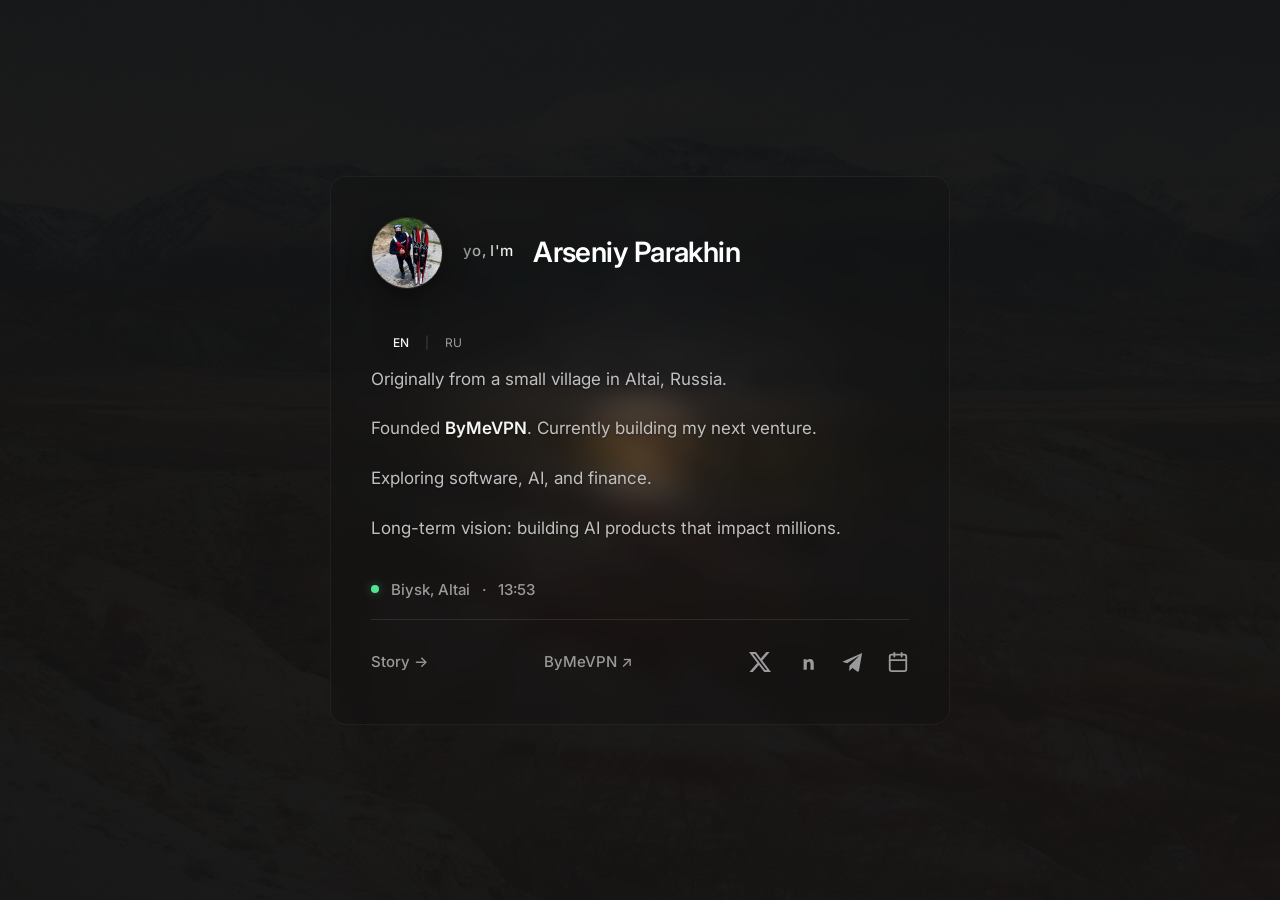
==== index.html @ a024861c "Update Telegram icon link to the ByMeVPN bot URL" ====
<!doctype html>
<html lang="en">
    <head>
        <meta charset="UTF-8" />
        <meta name="viewport" content="width=device-width, initial-scale=1.0, viewport-fit=cover" />
        <title>Arseniy Parakhin</title>
        <meta
            name="description"
            content="Arseniy Parakhin - Entrepreneur and builder from Altai, Russia. Created ByMeVPN. Now building AI startups."
        />
        <meta name="theme-color" content="#111111" />
        <meta property="og:title" content="Arseniy Parakhin" />
        <meta property="og:description" content="Entrepreneur and builder from Altai, Russia. Created ByMeVPN. Now building AI startups." />
        <meta property="og:type" content="website" />
        <meta property="og:url" content="https://parahin.space/" />
        <meta property="og:image" content="https://parahin.space/altai-bg.jpg" />
        <meta name="twitter:card" content="summary_large_image" />
        <meta name="twitter:title" content="Arseniy Parakhin" />
        <meta name="twitter:description" content="Entrepreneur and builder from Altai, Russia. Created ByMeVPN. Now building AI startups." />
        
        <link rel="preconnect" href="https://fonts.googleapis.com" />
        <link rel="preconnect" href="https://fonts.gstatic.com" crossorigin />
        <link
            href="https://fonts.googleapis.com/css2?family=Inter:wght@400;500;600;700&display=swap"
            rel="stylesheet"
        />
        <link rel="stylesheet" href="assets/styles.css" />
    <link rel="canonical" href="https://parahin.space/" />
        <meta property="og:image:alt" content="A mountain landscape in Altai" />
        <link rel="icon" href="assets/favicon.svg" type="image/svg+xml" />
    </head>
    <body data-title-en="Arseniy Parakhin" data-title-ru="Арсений Парахин">
        
        <div class="bg"></div>
        <div class="spotlight"></div>
        <div class="grain"></div>

        <main class="card">
            <div class="header reveal d1">
                <img class="avatar" src="assets/images/avatar.webp" alt="Portrait of Arseniy Parakhin" data-label-en="Portrait of Arseniy Parakhin" data-label-ru="Портрет Арсения П�[...]
                <div class="header-text">
                    <p
                        class="shimmer-text"
                        data-en="yo, I'm"
                        data-ru="yo, я"
                    >
                        yo, I'm
                    </p>
                    <h1 data-en="Arseniy Parakhin" data-ru="Арсений Парахин">
                        Arseniy Parakhin
                    </h1>
                </div>
                <div class="lang-switcher" role="group" aria-label="Language" data-label-en="Language" data-label-ru="Язык">
                    <button type="button" class="lang-btn active" data-lang="en" aria-pressed="true">EN</button>
                    <span style="color: rgba(255, 255, 255, 0.2)">|</span>
                    <button type="button" class="lang-btn" data-lang="ru" aria-pressed="false">RU</button>
                </div>
            </div>

            <div class="bio reveal d2">
                <p
                    data-en="Originally from a small village in Altai, Russia."
                    data-ru="Из маленькой деревни в Алтае, Россия."
                >
                    Originally from a small village in Altai, Russia.
                </p>
                <p
                    data-en="Founded <b>ByMeVPN</b>. Currently building my next venture."
                    data-ru="Основал <b>ByMeVPN</b>. Сейчас создаю свой следующий проект."
                >
                    Founded <b>ByMeVPN</b>. Currently building my next venture.
                </p>
                <p
                    data-en="Exploring software, AI, and finance."
                    data-ru="Изучаю разработку, ИИ и финансы."
                >
                    Exploring software, AI, and finance.
                </p>
                <p
                    data-en="Long-term vision: building AI products that impact millions."
                    data-ru="Долгосрочная цель: создание AI-продуктов, которые повлияют на миллионы людей."
                >
                    Long-term vision: building AI products that impact millions.
                </p>
            </div>

            <div class="meta reveal d3">
                <span class="dot"></span>
                <span data-en="Biysk, Altai" data-ru="Бийск, Алтай"
                    >Biysk, Altai</span
                >
                · <span id="clock" aria-label="Local time in Biysk" data-label-en="Local time in Biysk" data-label-ru="Местное время в Бийске">--:--</span>
            </div>

            <div class="footer-row reveal d3">
                <a
                    class="writings"
                    href="lifestory.html"
                    id="writings-link"
                    data-en="Story →"
                    data-ru="История →"
                    >Story →</a
                >
                <a class="writings" href="https://github.com/Brof14/ByMeVPN_bot" target="_blank" rel="noopener noreferrer" data-en="ByMeVPN ↗" data-ru="ByMeVPN ↗">ByMeVPN ↗</a>
                <div class="icons">
                    <a
                        href="https://x.com/Brof_14"
                        target="_blank"
                        rel="noopener noreferrer"
                        aria-label="X / Twitter" data-label-en="X / Twitter" data-label-ru="Профиль в X / Twitter"
                    >
                        <svg viewBox="0 0 24 24" fill="currentColor">
                            <path
                                d="M18.9 1.15h3.68l-8.04 9.19L24 22.85h-7.4l-5.8-7.58-6.64 7.58H.47l8.6-9.83L0 1.15h7.59l5.24 6.93 6.07-6.93zm-1.3 19.5h2.04L6.5 3.25H4.3L17.6 20.65z"
                            />
                        </svg>
                    </a>
                    <a
                        href="https://www.linkedin.com/in/parakhinarseniy/"
                        target="_blank"
                        rel="noopener noreferrer"
                        aria-label="LinkedIn" data-label-en="LinkedIn" data-label-ru="Профиль в LinkedIn"
                    >
                        <svg viewBox="0 0 24 24" fill="currentColor">
                            <path
                                d="M20.45 20.45h-3.55v-5.57c0-1.33-.03-3.04-1.85-3.04-1.86 0-2.14 1.45-2.14 2.94v5.67H9.36V9h3.41v1.56h.05c.48-.9 1.64-1.85 3.38-1.85 3.6 0 4.27 2.37 4.27 5.46v6.2"
                            />
                        </svg>
                    </a>
                    <a
                        href="https://t.me/ByMeVPNbot"
                        target="_blank"
                        rel="noopener noreferrer"
                        aria-label="Telegram" data-label-en="Telegram" data-label-ru="Профиль в Telegram"
                    >
                        <svg viewBox="0 0 24 24" fill="currentColor">
                            <path
                                d="M23.05 2.1L19.6 21.53c-.26 1.15-.94 1.43-1.9.89l-5.26-3.88-2.54 2.44c-.28.28-.52.52-1.06.52l.38-5.4L19.1 6.1c.42-.37-.09-.58-.65-.2L6.7 13.3l-5.24-1.64c-1.14-.3"
                            />
                        </svg>
                    </a>
                    <a
                        href="https://calendly.com/arseniyparakhin/30min"
                        target="_blank"
                        rel="noopener noreferrer"
                        aria-label="Book a call" data-label-en="Book a call" data-label-ru="Записаться на звонок"
                    >
                        <svg
                            viewBox="0 0 24 24"
                            fill="none"
                            stroke="currentColor"
                            stroke-width="2"
                            stroke-linecap="round"
                            stroke-linejoin="round"
                        >
                            <rect
                                x="3"
                                y="4"
                                width="18"
                                height="18"
                                rx="2"
                                ry="2"
                            ></rect>
                            <line x1="16" y1="2" x2="16" y2="6"></line>
                            <line x1="8" y1="2" x2="8" y2="6"></line>
                            <line x1="3" y1="10" x2="21" y2="10"></line>
                        </svg>
                    </a>
                </div>
            </div>
        </main>

        

        <script src="assets/site.js" defer></script>
    </body>
</html>
---- assets/styles.css ----
:root {
                --bg: #111111;
                --ink: #f5f5f5;
                --ink-dim: #9a9a9a;
                --line: #333333;
                --x: 50%;
                --y: 50%;
            }

            * {
                box-sizing: border-box;
                -webkit-tap-highlight-color: rgba(255, 255, 255, 0.12);
            }
            a,
            button {
                touch-action: manipulation;
            }
            html,
            body {
                height: 100%;
            }

            body {
                margin: 0;
                background: var(--bg);
                color: var(--ink);
                font-family:
                    "Inter",
                    -apple-system,
                    BlinkMacSystemFont,
                    sans-serif;
                display: flex;
                align-items: center;
                align-items: safe center;
                justify-content: center;
                padding: 60px 20px;
                padding-top: max(60px, env(safe-area-inset-top) + 24px);
                padding-bottom: max(60px, env(safe-area-inset-bottom) + 24px);
                padding-left: max(20px, env(safe-area-inset-left) + 20px);
                padding-right: max(20px, env(safe-area-inset-right) + 20px);
                position: relative;
                overflow-x: hidden;
                overflow-y: auto;
                -webkit-font-smoothing: antialiased;
                -moz-osx-font-smoothing: grayscale;
            }

            .bg {
                position: fixed;
                inset: -2%;
                z-index: 0;
                background: url("images/altai-bg.webp") center 55% / cover no-repeat;
                filter: saturate(0.8) brightness(0.65);
                pointer-events: none;
            }

            .spotlight {
                position: fixed;
                inset: 0;
                z-index: 2;
                pointer-events: none;
                background: radial-gradient(
                    circle 250px at var(--x) var(--y),
                    transparent 0%,
                    rgba(17, 17, 17, 0.75) 30%,
                    rgba(17, 17, 17, 0.95) 100%
                );
                /* No perpetual animation or reserved background layer. */
            }

            .grain {
                position: fixed;
                inset: 0;
                z-index: 3;
                pointer-events: none;
                opacity: 0.03;
                background-image: url("data:image/svg+xml,%3Csvg xmlns='http://www.w3.org/2000/svg' width='100' height='100'%3E%3Cfilter id='n'%3E%3CfeTurbulence type='fractalNoise' baseFrequency='0.8' numOctaves='3' stitchTiles='stitch'/%3E%3C/filter%3E%3Crect width='100%25' height='100%25' filter='url(%23n)'/%3E%3C/svg%3E");
            }

            .card {
                max-width: 620px;
                width: 100%;
                position: relative;
                z-index: 10;
                background: rgba(17, 17, 17, 0.3);
                backdrop-filter: blur(10px);
                -webkit-backdrop-filter: blur(10px);
                border-radius: 16px;
                padding: 40px;
                border: 1px solid rgba(255, 255, 255, 0.05);
            }

            .reveal {
                opacity: 0;
                transform: translateY(6px);
                animation: rise 0.7s cubic-bezier(0.16, 1, 0.3, 1) forwards;
            }
            .reveal.d1 {
                animation-delay: 0.08s;
            }
            .reveal.d2 {
                animation-delay: 0.16s;
            }
            .reveal.d3 {
                animation-delay: 0.24s;
            }

            @keyframes rise {
                to {
                    opacity: 1;
                    transform: translateY(0);
                }
            }

            .header {
                display: flex;
                align-items: center;
                gap: 20px;
                margin-bottom: 32px;
                position: relative;
            }

            .avatar {
    width: 72px;
    height: 72px;
    display: block;
    border-radius: 50%;
    object-fit: cover;
    border: 1px solid rgba(255,255,255,.08);
    flex-shrink: 0;
    box-shadow: 0 8px 24px rgba(0,0,0,.4);
}

            @keyframes shimmer {
                0% {
                    background-position: 0% 50%;
                }
                50% {
                    background-position: 100% 50%;
                }
                100% {
                    background-position: 0% 50%;
                }
            }

            .shimmer-text {
                background: linear-gradient(
                    90deg,
                    #888888 0%,
                    #ffffff 50%,
                    #888888 100%
                );
                background-size: 200% auto;
                -webkit-background-clip: text;
                background-clip: text;
                color: transparent;
                animation: shimmer 6s ease-in-out infinite;
                font-size: 15px;
                font-weight: 500;
                margin: 0 0 4px;
                letter-spacing: 0.02em;
            }

            h1 {
                font-size: 28px;
                font-weight: 600;
                margin: 0;
                letter-spacing: -0.02em;
                color: #ffffff;
                line-height: 1.15;
                overflow-wrap: break-word;
            }

            .bio {
                font-size: 17px;
                line-height: 1.75;
                color: #c0c0c0;
                margin: 0 0 36px;
                text-shadow: 0 1px 2px rgba(0, 0, 0, 0.3);
            }
            .bio p {
                margin: 0 0 20px;
            }
            .bio p:last-child {
                margin: 0;
            }
            .bio b {
                color: var(--ink);
                font-weight: 600;
            }

            .meta {
                display: flex;
                align-items: center;
                gap: 12px;
                font-size: 15px;
                color: var(--ink-dim);
                margin-bottom: 20px;
                font-weight: 500;
            }

            .dot {
                width: 8px;
                height: 8px;
                border-radius: 50%;
                background: #52e591;
                box-shadow: 0 0 10px rgba(82, 229, 145, 0.4);
                animation: pulse 3s ease-in-out infinite;
            }

            @keyframes pulse {
                0%,
                100% {
                    opacity: 1;
                    transform: scale(1);
                }
                50% {
                    opacity: 0.6;
                    transform: scale(0.92);
                }
            }

            .footer-row {
                display: flex;
                align-items: center;
                justify-content: space-between;
                padding-top: 20px;
                border-top: 1px solid rgba(255, 255, 255, 0.1);
            }

            .footer-row a.writings {
                font-size: 15px;
                color: var(--ink-dim);
                text-decoration: none;
                transition: color 0.2s ease;
                font-weight: 500;
            }
            .footer-row a.writings:hover {
                color: var(--ink);
            }

            .header-text {
                min-width: 0;
                flex: 1 1 auto;
            }

            .lang-switcher {
                display: flex;
                align-items: center;
                gap: 2px;
                font-size: 12px;
                color: var(--ink-dim);
                flex-shrink: 0;
                align-self: flex-start;
                margin-left: auto;
                padding-left: 8px;
            }
            .lang-btn {
                background: none;
                border: none;
                color: var(--ink-dim);
                cursor: pointer;
                padding: 2px 6px;
                font-size: 12px;
                font-weight: 400;
                transition: color 0.15s ease;
                font-family: inherit;
                border-radius: 4px;
            }
            .lang-btn:focus {
                outline: 2px solid rgba(255, 255, 255, 0.3);
                outline-offset: 2px;
            }
            .lang-btn:hover {
                color: var(--ink);
            }
            .lang-btn.active {
                color: var(--ink);
                font-weight: 500;
            }

            .icons {
                display: flex;
                gap: 24px;
                align-items: center;
            }
            .icons a {
                color: var(--ink-dim);
                display: flex;
                transition:
                    color 0.2s ease,
                    transform 0.2s ease;
                border-radius: 4px;
                padding: 4px;
                margin: -4px;
            }
            .icons a:focus {
                outline: 2px solid rgba(255, 255, 255, 0.3);
                outline-offset: 2px;
            }
            .icons a:hover {
                color: var(--ink);
                transform: translateY(-2px);
            }
            .icons svg {
                width: 22px;
                height: 22px;
            }

            
            
            

            
            
            
            
            
            

            @media (max-width: 600px) {
                body {
                    padding: 40px 16px;
                    padding-top: max(40px, env(safe-area-inset-top) + 16px);
                    padding-bottom: max(
                        40px,
                        env(safe-area-inset-bottom) + 16px
                    );
                }
                .card {
                    padding: 24px;
                    backdrop-filter: blur(6px);
                    -webkit-backdrop-filter: blur(6px);
                }
                .header {
                    gap: 14px;
                    margin-bottom: 24px;
                }
                .avatar {
                    width: 60px;
                    height: 60px;
                }
                h1 {
                    font-size: 24px;
                }
                .bio {
                    font-size: 15px;
                    margin-bottom: 28px;
                }
                .footer-row {
                    flex-direction: column;
                    gap: 20px;
                    align-items: flex-start;
                }
                .footer-row a.writings {
                    padding: 8px 0;
                    margin: -8px 0;
                }
                .icons {
                    gap: 20px;
                }
                .icons a {
                    padding: 10px;
                    margin: -10px;
                }
                .lang-btn {
                    padding: 6px 8px;
                }
            }

            @media (max-width: 360px) {
                .card {
                    padding: 20px;
                }
                .header {
                    gap: 10px;
                }
                .avatar {
                    width: 52px;
                    height: 52px;
                }
                h1 {
                    font-size: 21px;
                }
                .lang-switcher {
                    font-size: 11px;
                    padding-left: 4px;
                }
                .lang-btn {
                    padding: 2px 4px;
                }
            }
        
/* Shared story-page styles */
.back {
                display: inline-flex;
                align-items: center;
                gap: 8px;
                font-size: 16px;
                color: var(--ink-dim);
                text-decoration: none;
                transition:
                    color 0.2s ease,
                    transform 0.2s ease;
                font-weight: 500;
                border-radius: 4px;
                padding: 4px 8px;
                margin: -4px -8px;
            }
.header-section {
                display: flex;
                align-items: center;
                justify-content: space-between;
                margin-bottom: 32px;
                position: relative;
            }
.content {
                font-size: 17px;
                line-height: 1.8;
                color: #c0c0c0;
                text-shadow: 0 1px 2px rgba(0, 0, 0, 0.3);
                animation: fade-in 0.7s cubic-bezier(0.16, 1, 0.3, 1) forwards;
            }
@keyframes fade-in {
                from {
                    opacity: 0;
                    transform: translateY(8px);
                }
                to {
                    opacity: 1;
                    transform: translateY(0);
                }
            }
.content p {
                margin: 0 0 24px;
            }
.content p:last-child {
                margin: 0;
            }
.content b {
                color: var(--ink);
                font-weight: 600;
            }

/* Accessibility, project links, and responsive story styles */
.lang-btn { min-width: 44px; min-height: 44px; }
.lang-btn:focus-visible, .icons a:focus-visible, .footer-row a:focus-visible, .back:focus-visible {
    outline: 2px solid #f5f5f5;
    outline-offset: 4px;
}
.footer-row a.writings { display: inline-flex; align-items: center; min-height: 44px; }
.story-title { font-size: 28px; line-height: 1.25; letter-spacing: -0.025em; margin: 0 0 24px; }
.content { overflow-wrap: anywhere; }
@media (max-width: 600px) {
    .story-title { font-size: 24px; }
    .content { font-size: 15px; }
    .header-section { margin-bottom: 24px; }
    .back { padding: 8px; margin: -8px; }
}
@media (max-width: 360px) {
    .content { font-size: 14px; }
    .story-title { font-size: 22px; }
}
@media (prefers-reduced-motion: reduce) {
    .reveal, .content, .shimmer-text, .dot { animation: none !important; }
    .reveal, .content { opacity: 1 !important; transform: none !important; }
    .icons a, .back, .footer-row a.writings { transition: none !important; }
}
@media (forced-colors: active) {
    .card { border: 1px solid CanvasText; }
    .shimmer-text { color: CanvasText; background: none; }
    .dot { background: Highlight; box-shadow: none; }
}

/* Translations use semantic <strong> instead of injecting HTML. */
.bio strong, .content strong {
    color: var(--ink);
    font-weight: 600;
}
.footer-row { gap: 16px; }
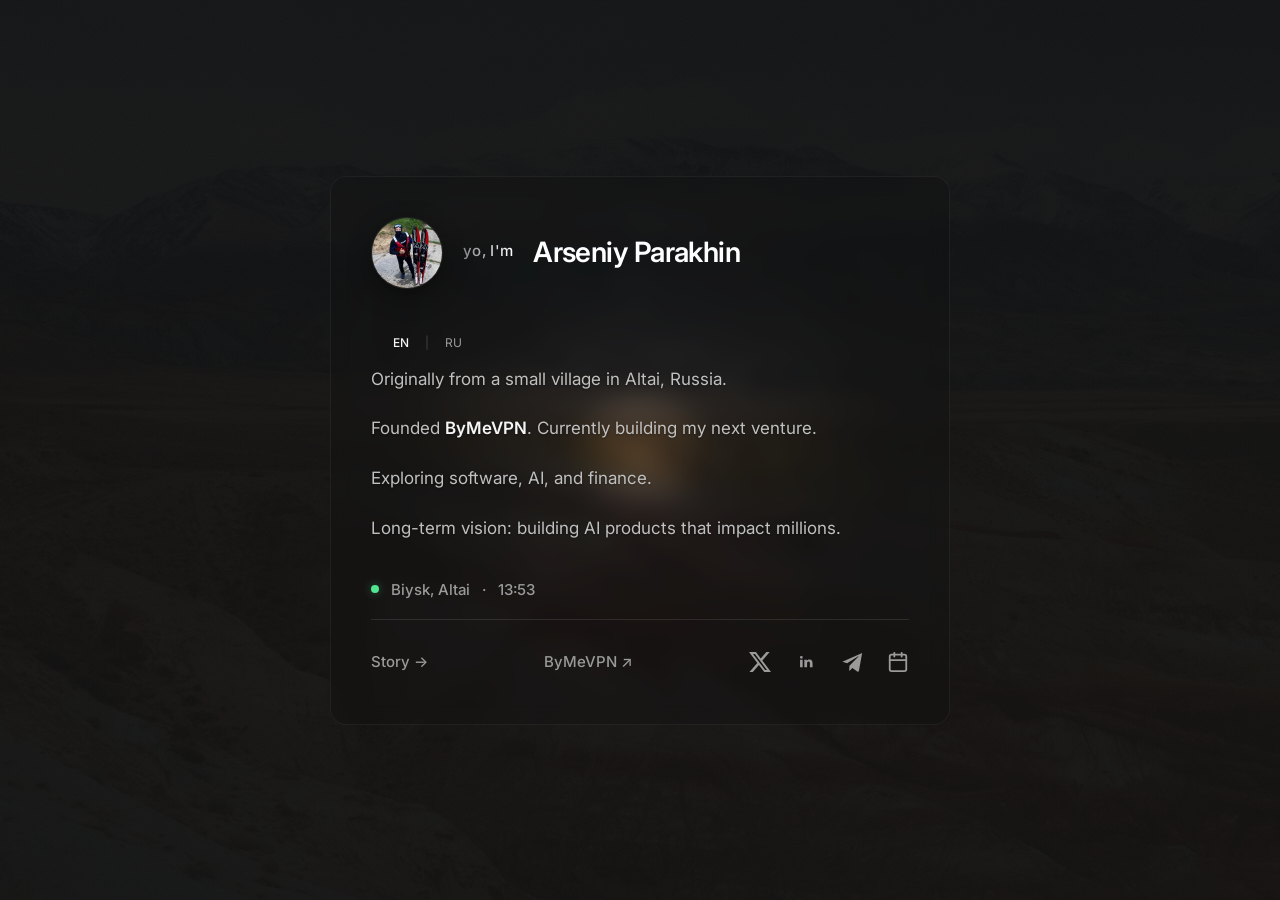
==== commit 4260cf9c: "Fix the LinkedIn icon to use a valid SVG path so it renders cleanly on the site" ====
--- a/index.html
+++ b/index.html
@@ -101,10 +101,10 @@
                     data-ru="История →"
                     >Story →</a
                 >
-                <a class="writings" href="https://github.com/Brof14/ByMeVPN_bot" target="_blank" rel="noopener noreferrer" data-en="ByMeVPN ↗" data-ru="ByMeVPN ↗">ByMeVPN ↗</a>
+                <a class="writings" href="https://t.me/ByMeVPNbot" target="_blank" rel="noopener noreferrer" data-en="ByMeVPN ↗" data-ru="ByMeVPN ↗">ByMeVPN ↗</a>
                 <div class="icons">
                     <a
-                        href="https://x.com/Brof_14"
+                        href="https://x.com/mr_parahin"
                         target="_blank"
                         rel="noopener noreferrer"
                         aria-label="X / Twitter" data-label-en="X / Twitter" data-label-ru="Профиль в X / Twitter"
@@ -121,14 +121,12 @@
                         rel="noopener noreferrer"
                         aria-label="LinkedIn" data-label-en="LinkedIn" data-label-ru="Профиль в LinkedIn"
                     >
-                        <svg viewBox="0 0 24 24" fill="currentColor">
-                            <path
-                                d="M20.45 20.45h-3.55v-5.57c0-1.33-.03-3.04-1.85-3.04-1.86 0-2.14 1.45-2.14 2.94v5.67H9.36V9h3.41v1.56h.05c.48-.9 1.64-1.85 3.38-1.85 3.6 0 4.27 2.37 4.27 5.46v6.2"
-                            />
+                        <svg viewBox="0 0 24 24" fill="currentColor" aria-hidden="true">
+                            <path d="M6.94 8.5A1.56 1.56 0 1 1 6.94 5.38a1.56 1.56 0 0 1 0 3.12ZM5.5 9.6h2.88v8.1H5.5zm4.69 0h2.76v1.1h.04c.38-.72 1.32-1.48 2.71-1.48 2.9 0 3.43 1.91 3.43 4.39v4.09h-2.88v-3.83c0-1.02-.02-2.34-1.42-2.34s-1.64 1.11-1.64 2.27v3.9H10.19z"/>
                         </svg>
                     </a>
                     <a
-                        href="https://t.me/ByMeVPNbot"
+                        href="https://t.me/A7seniy"
                         target="_blank"
                         rel="noopener noreferrer"
                         aria-label="Telegram" data-label-en="Telegram" data-label-ru="Профиль в Telegram"
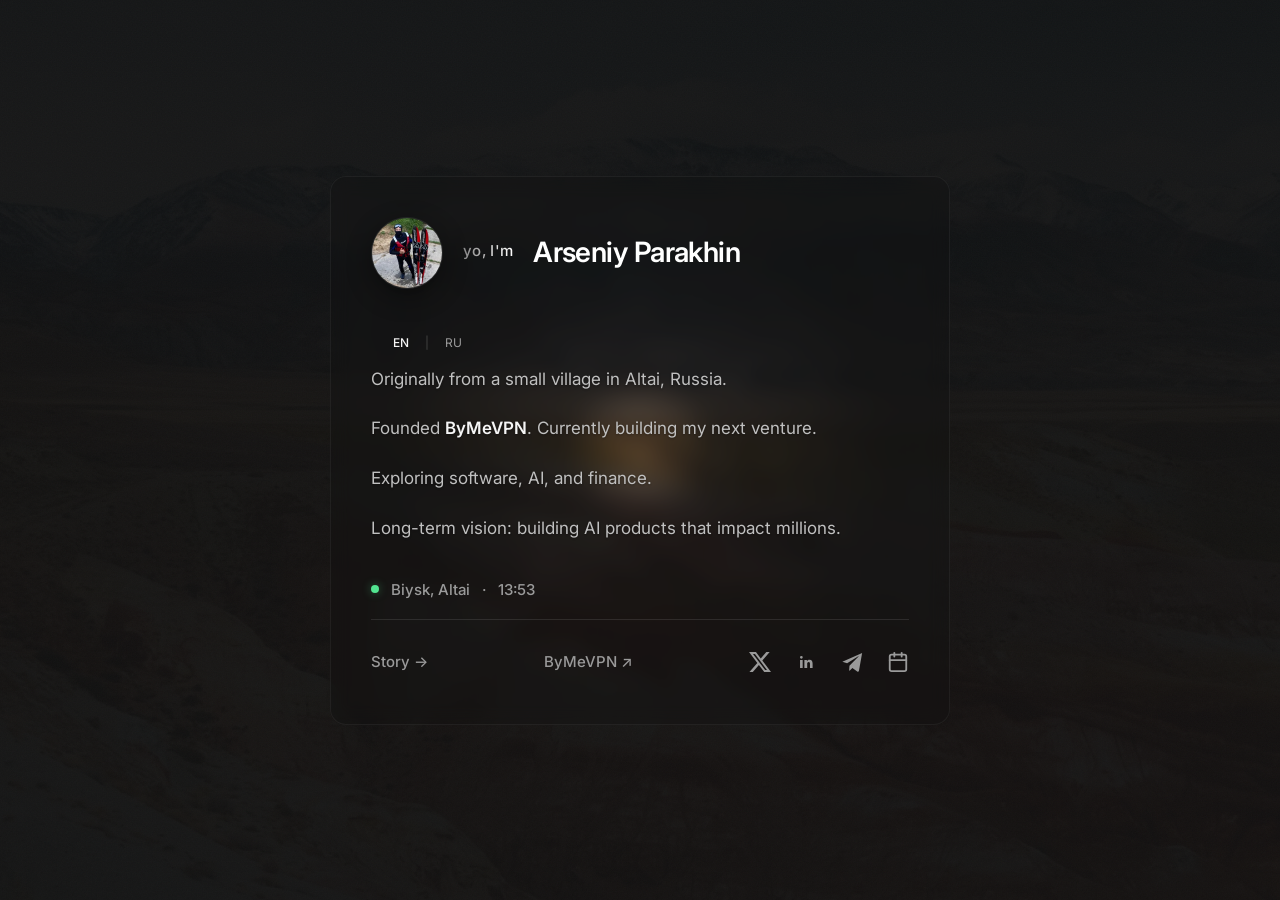
==== commit b61c3c12: "Update the LinkedIn icon to a cleaner, more balanced brand mark and keep the other social links as c" ====
--- a/index.html
+++ b/index.html
@@ -122,7 +122,7 @@
                         aria-label="LinkedIn" data-label-en="LinkedIn" data-label-ru="Профиль в LinkedIn"
                     >
                         <svg viewBox="0 0 24 24" fill="currentColor" aria-hidden="true">
-                            <path d="M6.94 8.5A1.56 1.56 0 1 1 6.94 5.38a1.56 1.56 0 0 1 0 3.12ZM5.5 9.6h2.88v8.1H5.5zm4.69 0h2.76v1.1h.04c.38-.72 1.32-1.48 2.71-1.48 2.9 0 3.43 1.91 3.43 4.39v4.09h-2.88v-3.83c0-1.02-.02-2.34-1.42-2.34s-1.64 1.11-1.64 2.27v3.9H10.19z"/>
+                            <path d="M6.94 8.44a1.5 1.5 0 1 1 0-3 1.5 1.5 0 0 1 0 3ZM5.5 9.94h2.88v8.55H5.5zm4.73 0h2.76v1.17h.04c.38-.73 1.32-1.5 2.72-1.5 2.91 0 3.45 1.91 3.45 4.4v4.48h-2.88v-4.18c0-1-.02-2.29-1.39-2.29-1.4 0-1.62 1.09-1.62 2.22v4.25H10.23z"/>
                         </svg>
                     </a>
                     <a
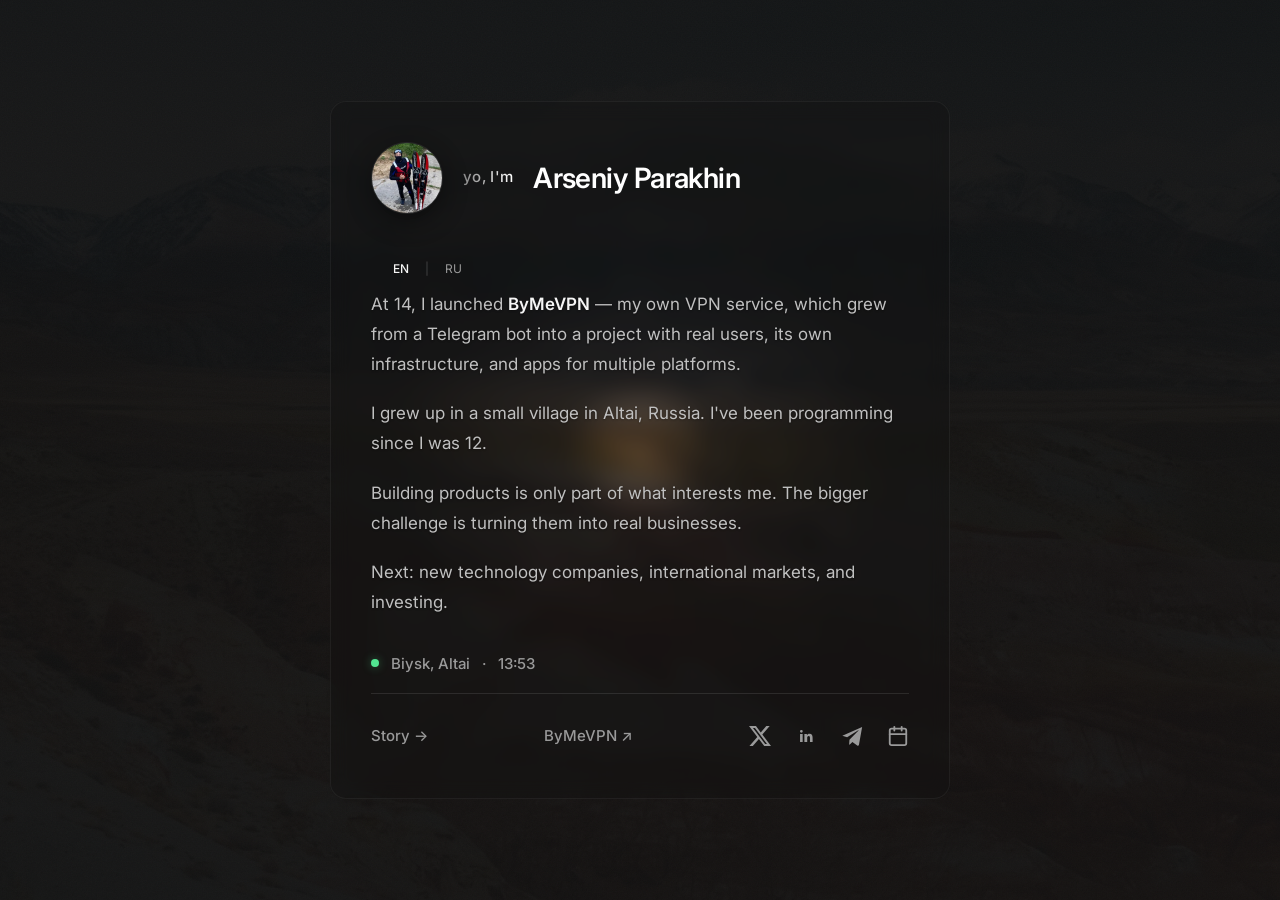
==== commit ad26d90a: "Update homepage biography in Russian and English" ====
--- a/index.html
+++ b/index.html
@@ -59,29 +59,24 @@
 
             <div class="bio reveal d2">
                 <p
-                    data-en="Originally from a small village in Altai, Russia."
-                    data-ru="Из маленькой деревни в Алтае, Россия."
-                >
-                    Originally from a small village in Altai, Russia.
-                </p>
+                    data-en="At 14, I launched <b>ByMeVPN</b> — my own VPN service, which grew from a Telegram bot into a project with real users, its own infrastructure, and apps for multiple platforms."
+                    data-ru="В 14 лет запустил <b>ByMeVPN</b> — собственный VPN-сервис, который вырос из Telegram-бота в проект с реальными пользователями, своей инфраструктурой и приложениями для нескольких платформ."
+                >At 14, I launched <b>ByMeVPN</b> — my own VPN service, which grew from a Telegram bot into a project with real users, its own infrastructure, and apps for multiple platforms.</p>
+
                 <p
-                    data-en="Founded <b>ByMeVPN</b>. Currently building my next venture."
-                    data-ru="Основал <b>ByMeVPN</b>. Сейчас создаю свой следующий проект."
-                >
-                    Founded <b>ByMeVPN</b>. Currently building my next venture.
-                </p>
+                    data-en="I grew up in a small village in Altai, Russia. I've been programming since I was 12."
+                    data-ru="Вырос в небольшом селе на Алтае. Программирую с 12 лет."
+                >I grew up in a small village in Altai, Russia. I've been programming since I was 12.</p>
+
                 <p
-                    data-en="Exploring software, AI, and finance."
-                    data-ru="Изучаю разработку, ИИ и финансы."
-                >
-                    Exploring software, AI, and finance.
-                </p>
+                    data-en="Building products is only part of what interests me. The bigger challenge is turning them into real businesses."
+                    data-ru="Создание продуктов — только часть того, что мне интересно. Гораздо масштабнее задача построить из них настоящий бизнес."
+                >Building products is only part of what interests me. The bigger challenge is turning them into real businesses.</p>
+
                 <p
-                    data-en="Long-term vision: building AI products that impact millions."
-                    data-ru="Долгосрочная цель: создание AI-продуктов, которые повлияют на миллионы людей."
-                >
-                    Long-term vision: building AI products that impact millions.
-                </p>
+                    data-en="Next: new technology companies, international markets, and investing."
+                    data-ru="Дальше — новые технологические компании, международный рынок и инвестиции."
+                >Next: new technology companies, international markets, and investing.</p>
             </div>
 
             <div class="meta reveal d3">
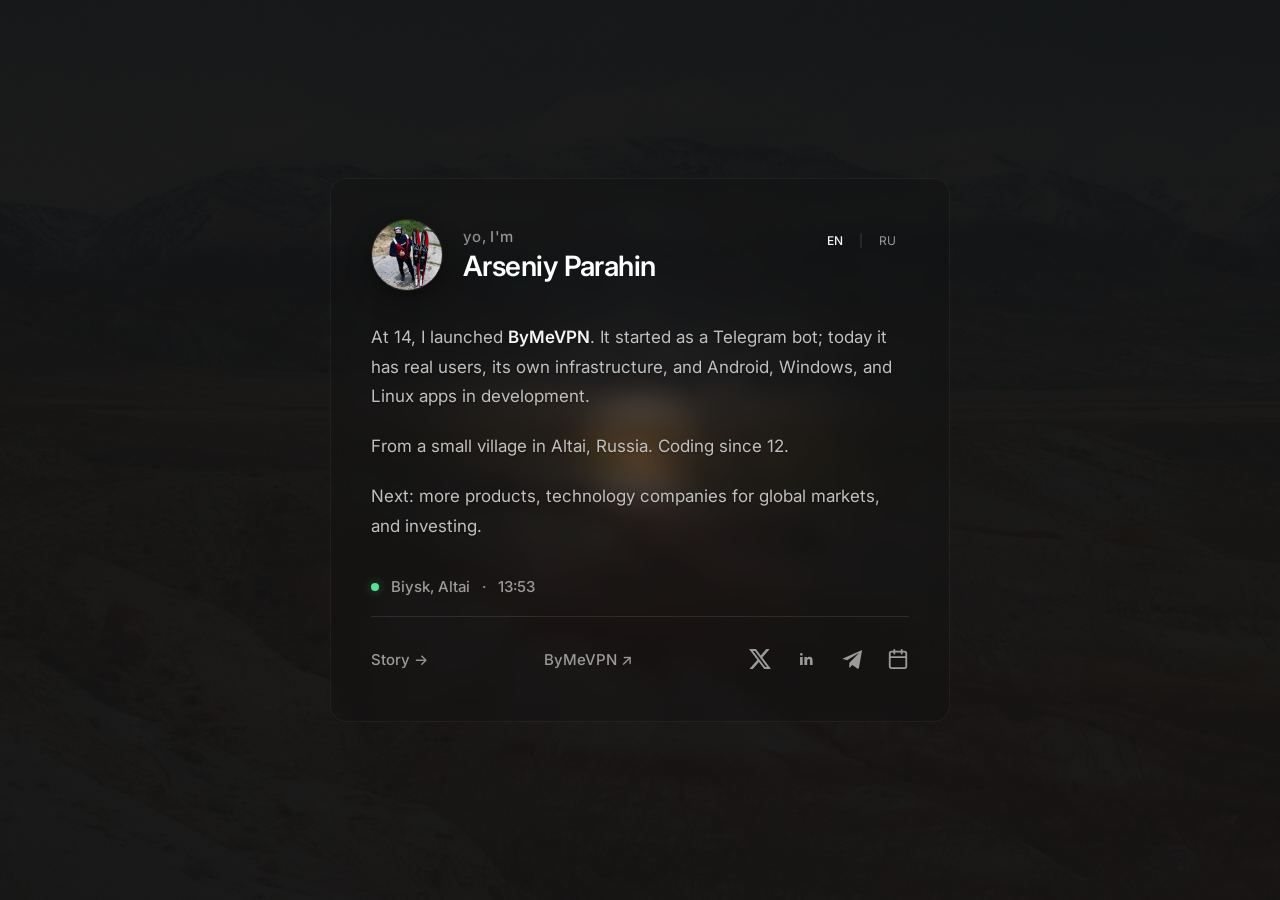
==== commit a5c0da5d: "Tighten homepage copy and align profile text" ====
--- a/index.html
+++ b/index.html
@@ -3,20 +3,20 @@
     <head>
         <meta charset="UTF-8" />
         <meta name="viewport" content="width=device-width, initial-scale=1.0, viewport-fit=cover" />
-        <title>Arseniy Parakhin</title>
+        <title>Arseniy Parahin</title>
         <meta
             name="description"
-            content="Arseniy Parakhin - Entrepreneur and builder from Altai, Russia. Created ByMeVPN. Now building AI startups."
+            content="Arseniy Parahin launched ByMeVPN at 14. From Altai, Russia, building software products with an interest in business and investing."
         />
         <meta name="theme-color" content="#111111" />
-        <meta property="og:title" content="Arseniy Parakhin" />
-        <meta property="og:description" content="Entrepreneur and builder from Altai, Russia. Created ByMeVPN. Now building AI startups." />
+        <meta property="og:title" content="Arseniy Parahin" />
+        <meta property="og:description" content="Founded ByMeVPN at 14. Building software products, with an eye on business, global markets, and investing." />
         <meta property="og:type" content="website" />
         <meta property="og:url" content="https://parahin.space/" />
         <meta property="og:image" content="https://parahin.space/altai-bg.jpg" />
         <meta name="twitter:card" content="summary_large_image" />
-        <meta name="twitter:title" content="Arseniy Parakhin" />
-        <meta name="twitter:description" content="Entrepreneur and builder from Altai, Russia. Created ByMeVPN. Now building AI startups." />
+        <meta name="twitter:title" content="Arseniy Parahin" />
+        <meta name="twitter:description" content="Founded ByMeVPN at 14. Building software products, with an eye on business, global markets, and investing." />
         
         <link rel="preconnect" href="https://fonts.googleapis.com" />
         <link rel="preconnect" href="https://fonts.gstatic.com" crossorigin />
@@ -29,7 +29,7 @@
         <meta property="og:image:alt" content="A mountain landscape in Altai" />
         <link rel="icon" href="assets/favicon.svg" type="image/svg+xml" />
     </head>
-    <body data-title-en="Arseniy Parakhin" data-title-ru="Арсений Парахин">
+    <body data-title-en="Arseniy Parahin" data-title-ru="Арсений Парахин">
         
         <div class="bg"></div>
         <div class="spotlight"></div>
@@ -37,7 +37,7 @@
 
         <main class="card">
             <div class="header reveal d1">
-                <img class="avatar" src="assets/images/avatar.webp" alt="Portrait of Arseniy Parakhin" data-label-en="Portrait of Arseniy Parakhin" data-label-ru="Портрет Арсения П�[...]
+                <img class="avatar" src="assets/images/avatar.webp" alt="Portrait of Arseniy Parahin" data-label-en="Portrait of Arseniy Parahin" data-label-ru="Портрет Арсения Парахина" />
                 <div class="header-text">
                     <p
                         class="shimmer-text"
@@ -46,8 +46,8 @@
                     >
                         yo, I'm
                     </p>
-                    <h1 data-en="Arseniy Parakhin" data-ru="Арсений Парахин">
-                        Arseniy Parakhin
+                    <h1 data-en="Arseniy Parahin" data-ru="Арсений Парахин">
+                        Arseniy Parahin
                     </h1>
                 </div>
                 <div class="lang-switcher" role="group" aria-label="Language" data-label-en="Language" data-label-ru="Язык">
@@ -59,24 +59,19 @@
 
             <div class="bio reveal d2">
                 <p
-                    data-en="At 14, I launched <b>ByMeVPN</b> — my own VPN service, which grew from a Telegram bot into a project with real users, its own infrastructure, and apps for multiple platforms."
-                    data-ru="В 14 лет запустил <b>ByMeVPN</b> — собственный VPN-сервис, который вырос из Telegram-бота в проект с реальными пользователями, своей инфраструктурой и приложениями для нескольких платформ."
-                >At 14, I launched <b>ByMeVPN</b> — my own VPN service, which grew from a Telegram bot into a project with real users, its own infrastructure, and apps for multiple platforms.</p>
+                    data-en="At 14, I launched <b>ByMeVPN</b>. It started as a Telegram bot; today it has real users, its own infrastructure, and Android, Windows, and Linux apps in development."
+                    data-ru="В 14 лет запустил <b>ByMeVPN</b>. Всё началось с Telegram-бота; теперь у сервиса есть реальные пользователи, своя инфраструктура и приложения для Android, Windows и Linux в разработке."
+                >At 14, I launched <b>ByMeVPN</b>. It started as a Telegram bot; today it has real users, its own infrastructure, and Android, Windows, and Linux apps in development.</p>
 
                 <p
-                    data-en="I grew up in a small village in Altai, Russia. I've been programming since I was 12."
+                    data-en="From a small village in Altai, Russia. Coding since 12."
                     data-ru="Вырос в небольшом селе на Алтае. Программирую с 12 лет."
-                >I grew up in a small village in Altai, Russia. I've been programming since I was 12.</p>
+                >From a small village in Altai, Russia. Coding since 12.</p>
 
                 <p
-                    data-en="Building products is only part of what interests me. The bigger challenge is turning them into real businesses."
-                    data-ru="Создание продуктов — только часть того, что мне интересно. Гораздо масштабнее задача построить из них настоящий бизнес."
-                >Building products is only part of what interests me. The bigger challenge is turning them into real businesses.</p>
-
-                <p
-                    data-en="Next: new technology companies, international markets, and investing."
-                    data-ru="Дальше — новые технологические компании, международный рынок и инвестиции."
-                >Next: new technology companies, international markets, and investing.</p>
+                    data-en="Next: more products, technology companies for global markets, and investing."
+                    data-ru="Дальше — новые продукты, технологические компании на международном рынке и инвестиции."
+                >Next: more products, technology companies for global markets, and investing.</p>
             </div>
 
             <div class="meta reveal d3">
